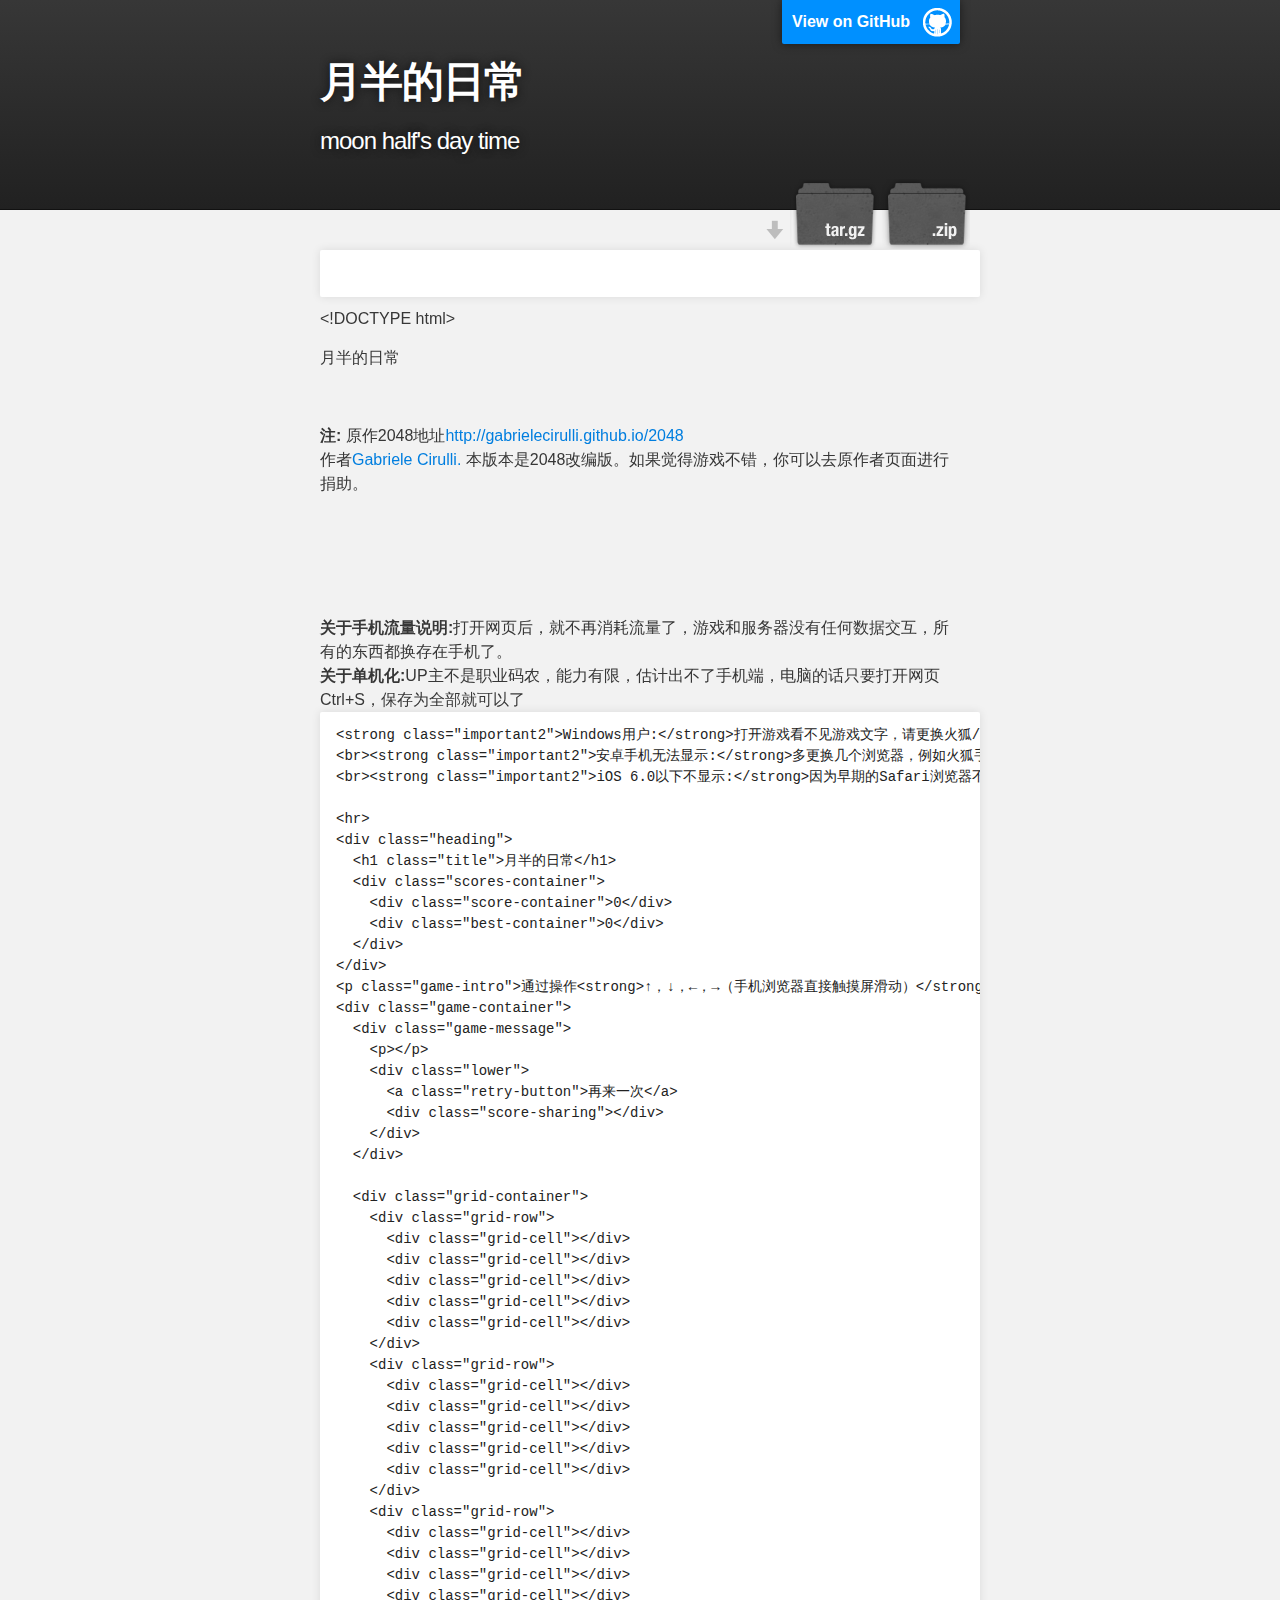
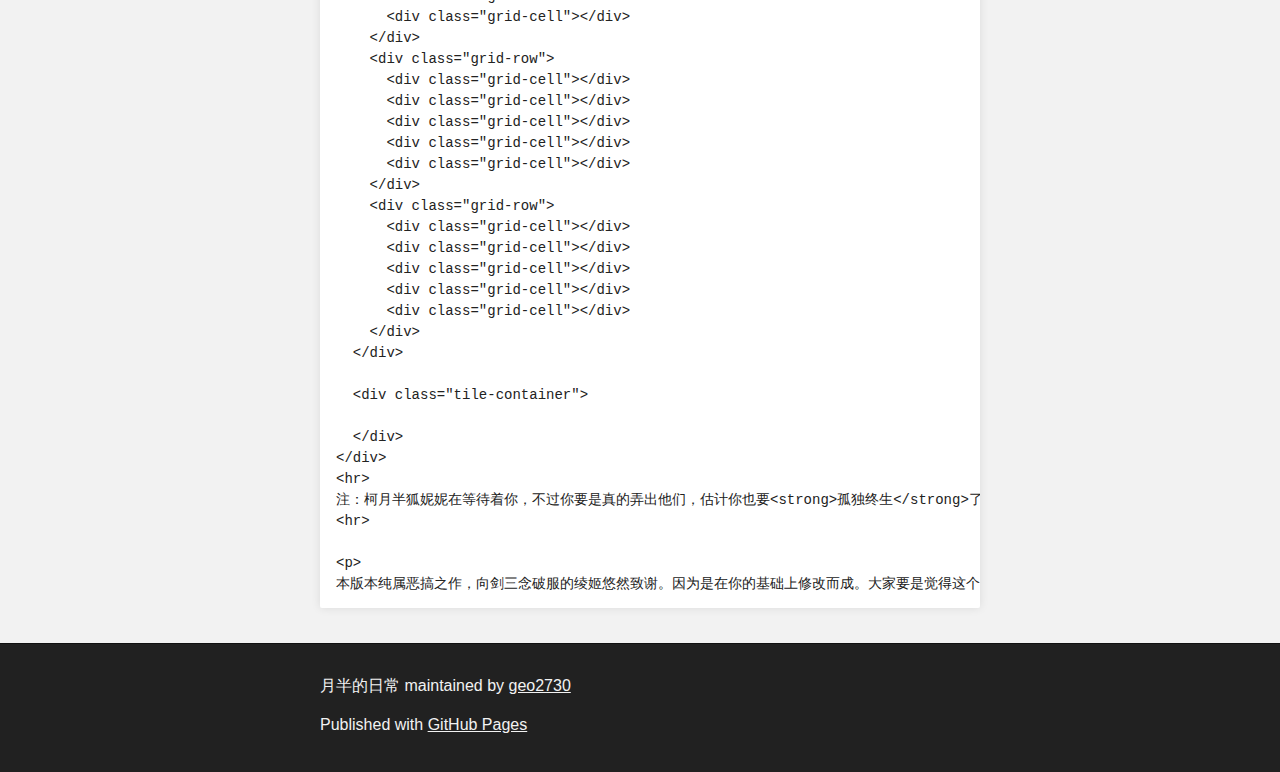
==== index.html @ 1c4777b6 "Create gh-pages branch via GitHub" ====
<!DOCTYPE html>
<html>

  <head>
    <meta charset='utf-8' />
    <meta http-equiv="X-UA-Compatible" content="chrome=1" />
    <meta name="description" content="月半的日常 : moon half&#39;s day time" />

    <link rel="stylesheet" type="text/css" media="screen" href="stylesheets/stylesheet.css">

    <title>月半的日常</title>
  </head>

  <body>

    <!-- HEADER -->
    <div id="header_wrap" class="outer">
        <header class="inner">
          <a id="forkme_banner" href="https://github.com/geo2730/github">View on GitHub</a>

          <h1 id="project_title">月半的日常</h1>
          <h2 id="project_tagline">moon half&#39;s day time</h2>

            <section id="downloads">
              <a class="zip_download_link" href="https://github.com/geo2730/github/zipball/master">Download this project as a .zip file</a>
              <a class="tar_download_link" href="https://github.com/geo2730/github/tarball/master">Download this project as a tar.gz file</a>
            </section>
        </header>
    </div>

    <!-- MAIN CONTENT -->
    <div id="main_content_wrap" class="outer">
      <section id="main_content" class="inner">
        <pre><code>﻿
</code></pre>

<p>&lt;!DOCTYPE html&gt;

</p>
  月半的日常<p></p>

<p></p>

<p><br></p>

<p></p><div>
    <strong>注:</strong> 原作2048地址<a href="http://gabrielecirulli.github.io/2048"></a><a href="http://gabrielecirulli.github.io/2048">http://gabrielecirulli.github.io/2048</a> <br>作者<a href="http://gabrielecirulli.com" target="_blank">Gabriele Cirulli.</a>
本版本是2048改编版。如果觉得游戏不错，你可以去原作者页面进行捐助。<br><br><br><br><br><br><strong>关于手机流量说明:</strong>打开网页后，就不再消耗流量了，游戏和服务器没有任何数据交互，所有的东西都换存在手机了。
    <br><strong>关于单机化:</strong>UP主不是职业码农，能力有限，估计出不了手机端，电脑的话只要打开网页Ctrl+S，保存为全部就可以了
    <br><pre><code>&lt;strong class="important2"&gt;Windows用户:&lt;/strong&gt;打开游戏看不见游戏文字，请更换火狐/谷歌浏览器尝试下，或者升级到更高版本的IE以及其他支持HTML5的浏览器。
&lt;br&gt;&lt;strong class="important2"&gt;安卓手机无法显示:&lt;/strong&gt;多更换几个浏览器，例如火狐手机浏览器，QQ浏览器等等，UC的话貌似有左右滑动手势不太好用
&lt;br&gt;&lt;strong class="important2"&gt;iOS 6.0以下不显示:&lt;/strong&gt;因为早期的Safari浏览器不支持html5。

&lt;hr&gt;
&lt;div class="heading"&gt;
  &lt;h1 class="title"&gt;月半的日常&lt;/h1&gt;
  &lt;div class="scores-container"&gt;
    &lt;div class="score-container"&gt;0&lt;/div&gt;
    &lt;div class="best-container"&gt;0&lt;/div&gt;
  &lt;/div&gt;
&lt;/div&gt;
&lt;p class="game-intro"&gt;通过操作&lt;strong&gt;↑，↓，←，→（手机浏览器直接触摸屏滑动）&lt;/strong&gt;按键，合并相同的角色，努力召唤 &lt;strong&gt;柯暮卿&lt;/strong&gt; 吧！当你合出狐月半，离你召唤出柯暮卿也不远了【泥垢。。。。~&lt;/p&gt;
&lt;div class="game-container"&gt;
  &lt;div class="game-message"&gt;
    &lt;p&gt;&lt;/p&gt;
    &lt;div class="lower"&gt;
      &lt;a class="retry-button"&gt;再来一次&lt;/a&gt;
      &lt;div class="score-sharing"&gt;&lt;/div&gt;
    &lt;/div&gt;
  &lt;/div&gt;

  &lt;div class="grid-container"&gt;
    &lt;div class="grid-row"&gt;
      &lt;div class="grid-cell"&gt;&lt;/div&gt;
      &lt;div class="grid-cell"&gt;&lt;/div&gt;
      &lt;div class="grid-cell"&gt;&lt;/div&gt;
      &lt;div class="grid-cell"&gt;&lt;/div&gt;
      &lt;div class="grid-cell"&gt;&lt;/div&gt;
    &lt;/div&gt;
    &lt;div class="grid-row"&gt;
      &lt;div class="grid-cell"&gt;&lt;/div&gt;
      &lt;div class="grid-cell"&gt;&lt;/div&gt;
      &lt;div class="grid-cell"&gt;&lt;/div&gt;
      &lt;div class="grid-cell"&gt;&lt;/div&gt;
      &lt;div class="grid-cell"&gt;&lt;/div&gt;
    &lt;/div&gt;
    &lt;div class="grid-row"&gt;
      &lt;div class="grid-cell"&gt;&lt;/div&gt;
      &lt;div class="grid-cell"&gt;&lt;/div&gt;
      &lt;div class="grid-cell"&gt;&lt;/div&gt;
      &lt;div class="grid-cell"&gt;&lt;/div&gt;
      &lt;div class="grid-cell"&gt;&lt;/div&gt;
    &lt;/div&gt;
    &lt;div class="grid-row"&gt;
      &lt;div class="grid-cell"&gt;&lt;/div&gt;
      &lt;div class="grid-cell"&gt;&lt;/div&gt;
      &lt;div class="grid-cell"&gt;&lt;/div&gt;
      &lt;div class="grid-cell"&gt;&lt;/div&gt;
      &lt;div class="grid-cell"&gt;&lt;/div&gt;
    &lt;/div&gt;
    &lt;div class="grid-row"&gt;
      &lt;div class="grid-cell"&gt;&lt;/div&gt;
      &lt;div class="grid-cell"&gt;&lt;/div&gt;
      &lt;div class="grid-cell"&gt;&lt;/div&gt;
      &lt;div class="grid-cell"&gt;&lt;/div&gt;
      &lt;div class="grid-cell"&gt;&lt;/div&gt;
    &lt;/div&gt;
  &lt;/div&gt;

  &lt;div class="tile-container"&gt;

  &lt;/div&gt;
&lt;/div&gt;
&lt;hr&gt;
注：柯月半狐妮妮在等待着你，不过你要是真的弄出他们，估计你也要&lt;strong&gt;孤独终生&lt;/strong&gt;了……&lt;/p&gt;
&lt;hr&gt;    

&lt;p&gt;
本版本纯属恶搞之作，向剑三念破服的绫姬悠然致谢。因为是在你的基础上修改而成。大家要是觉得这个改编版本不错，请捐助下剑三纵月六只鹅服的&lt;strong&gt;【迩气若游丝】&lt;/strong&gt;→_→邮寄个百八十金什么的，福禄宝箱·安史之乱也请不大意的邮寄给我吧 QAQ 有大铁没小铁的日子真难受啊嘤嘤嘤.....233&lt;br&gt;by &lt;a href="http://weibo.com/u/1826682570" target="_blank"&gt;小贵是个程序猿（我骗个粉丝我容易吗我？【滚）&lt;/a&gt;&lt;br&gt;
</code></pre>

<p></p>
</div>

<p></p>

<p>
</p>
      </section>
    </div>

    <!-- FOOTER  -->
    <div id="footer_wrap" class="outer">
      <footer class="inner">
        <p class="copyright">月半的日常 maintained by <a href="https://github.com/geo2730">geo2730</a></p>
        <p>Published with <a href="http://pages.github.com">GitHub Pages</a></p>
      </footer>
    </div>

              <script type="text/javascript">
            var gaJsHost = (("https:" == document.location.protocol) ? "https://ssl." : "http://www.");
            document.write(unescape("%3Cscript src='" + gaJsHost + "google-analytics.com/ga.js' type='text/javascript'%3E%3C/script%3E"));
          </script>
          <script type="text/javascript">
            try {
              var pageTracker = _gat._getTracker("月半的日常");
            pageTracker._trackPageview();
            } catch(err) {}
          </script>


  </body>
</html>
---- stylesheets/stylesheet.css ----
/*******************************************************************************
Slate Theme for GitHub Pages
by Jason Costello, @jsncostello
*******************************************************************************/

@import url(pygment_trac.css);

/*******************************************************************************
MeyerWeb Reset
*******************************************************************************/

html, body, div, span, applet, object, iframe,
h1, h2, h3, h4, h5, h6, p, blockquote, pre,
a, abbr, acronym, address, big, cite, code,
del, dfn, em, img, ins, kbd, q, s, samp,
small, strike, strong, sub, sup, tt, var,
b, u, i, center,
dl, dt, dd, ol, ul, li,
fieldset, form, label, legend,
table, caption, tbody, tfoot, thead, tr, th, td,
article, aside, canvas, details, embed,
figure, figcaption, footer, header, hgroup,
menu, nav, output, ruby, section, summary,
time, mark, audio, video {
  margin: 0;
  padding: 0;
  border: 0;
  font: inherit;
  vertical-align: baseline;
}

/* HTML5 display-role reset for older browsers */
article, aside, details, figcaption, figure,
footer, header, hgroup, menu, nav, section {
  display: block;
}

ol, ul {
  list-style: none;
}

table {
  border-collapse: collapse;
  border-spacing: 0;
}

/*******************************************************************************
Theme Styles
*******************************************************************************/

body {
  box-sizing: border-box;
  color:#373737;
  background: #212121;
  font-size: 16px;
  font-family: 'Myriad Pro', Calibri, Helvetica, Arial, sans-serif;
  line-height: 1.5;
  -webkit-font-smoothing: antialiased;
}

h1, h2, h3, h4, h5, h6 {
  margin: 10px 0;
  font-weight: 700;
  color:#222222;
  font-family: 'Lucida Grande', 'Calibri', Helvetica, Arial, sans-serif;
  letter-spacing: -1px;
}

h1 {
  font-size: 36px;
  font-weight: 700;
}

h2 {
  padding-bottom: 10px;
  font-size: 32px;
  background: url('../images/bg_hr.png') repeat-x bottom;
}

h3 {
  font-size: 24px;
}

h4 {
  font-size: 21px;
}

h5 {
  font-size: 18px;
}

h6 {
  font-size: 16px;
}

p {
  margin: 10px 0 15px 0;
}

footer p {
  color: #f2f2f2;
}

a {
  text-decoration: none;
  color: #007edf;
  text-shadow: none;

  transition: color 0.5s ease;
  transition: text-shadow 0.5s ease;
  -webkit-transition: color 0.5s ease;
  -webkit-transition: text-shadow 0.5s ease;
  -moz-transition: color 0.5s ease;
  -moz-transition: text-shadow 0.5s ease;
  -o-transition: color 0.5s ease;
  -o-transition: text-shadow 0.5s ease;
  -ms-transition: color 0.5s ease;
  -ms-transition: text-shadow 0.5s ease;
}

a:hover, a:focus {text-decoration: underline;}

footer a {
  color: #F2F2F2;
  text-decoration: underline;
}

em {
  font-style: italic;
}

strong {
  font-weight: bold;
}

img {
  position: relative;
  margin: 0 auto;
  max-width: 739px;
  padding: 5px;
  margin: 10px 0 10px 0;
  border: 1px solid #ebebeb;

  box-shadow: 0 0 5px #ebebeb;
  -webkit-box-shadow: 0 0 5px #ebebeb;
  -moz-box-shadow: 0 0 5px #ebebeb;
  -o-box-shadow: 0 0 5px #ebebeb;
  -ms-box-shadow: 0 0 5px #ebebeb;
}

p img {
  display: inline;
  margin: 0;
  padding: 0;
  vertical-align: middle;
  text-align: center;
  border: none;
}

pre, code {
  width: 100%;
  color: #222;
  background-color: #fff;

  font-family: Monaco, "Bitstream Vera Sans Mono", "Lucida Console", Terminal, monospace;
  font-size: 14px;

  border-radius: 2px;
  -moz-border-radius: 2px;
  -webkit-border-radius: 2px;
}

pre {
  width: 100%;
  padding: 10px;
  box-shadow: 0 0 10px rgba(0,0,0,.1);
  overflow: auto;
}

code {
  padding: 3px;
  margin: 0 3px;
  box-shadow: 0 0 10px rgba(0,0,0,.1);
}

pre code {
  display: block;
  box-shadow: none;
}

blockquote {
  color: #666;
  margin-bottom: 20px;
  padding: 0 0 0 20px;
  border-left: 3px solid #bbb;
}


ul, ol, dl {
  margin-bottom: 15px
}

ul {
  list-style: inside;
  padding-left: 20px;
}

ol {
  list-style: decimal inside;
  padding-left: 20px;
}

dl dt {
  font-weight: bold;
}

dl dd {
  padding-left: 20px;
  font-style: italic;
}

dl p {
  padding-left: 20px;
  font-style: italic;
}

hr {
  height: 1px;
  margin-bottom: 5px;
  border: none;
  background: url('../images/bg_hr.png') repeat-x center;
}

table {
  border: 1px solid #373737;
  margin-bottom: 20px;
  text-align: left;
 }

th {
  font-family: 'Lucida Grande', 'Helvetica Neue', Helvetica, Arial, sans-serif;
  padding: 10px;
  background: #373737;
  color: #fff;
 }

td {
  padding: 10px;
  border: 1px solid #373737;
 }

form {
  background: #f2f2f2;
  padding: 20px;
}

/*******************************************************************************
Full-Width Styles
*******************************************************************************/

.outer {
  width: 100%;
}

.inner {
  position: relative;
  max-width: 640px;
  padding: 20px 10px;
  margin: 0 auto;
}

#forkme_banner {
  display: block;
  position: absolute;
  top:0;
  right: 10px;
  z-index: 10;
  padding: 10px 50px 10px 10px;
  color: #fff;
  background: url('../images/blacktocat.png') #0090ff no-repeat 95% 50%;
  font-weight: 700;
  box-shadow: 0 0 10px rgba(0,0,0,.5);
  border-bottom-left-radius: 2px;
  border-bottom-right-radius: 2px;
}

#header_wrap {
  background: #212121;
  background: -moz-linear-gradient(top, #373737, #212121);
  background: -webkit-linear-gradient(top, #373737, #212121);
  background: -ms-linear-gradient(top, #373737, #212121);
  background: -o-linear-gradient(top, #373737, #212121);
  background: linear-gradient(top, #373737, #212121);
}

#header_wrap .inner {
  padding: 50px 10px 30px 10px;
}

#project_title {
  margin: 0;
  color: #fff;
  font-size: 42px;
  font-weight: 700;
  text-shadow: #111 0px 0px 10px;
}

#project_tagline {
  color: #fff;
  font-size: 24px;
  font-weight: 300;
  background: none;
  text-shadow: #111 0px 0px 10px;
}

#downloads {
  position: absolute;
  width: 210px;
  z-index: 10;
  bottom: -40px;
  right: 0;
  height: 70px;
  background: url('../images/icon_download.png') no-repeat 0% 90%;
}

.zip_download_link {
  display: block;
  float: right;
  width: 90px;
  height:70px;
  text-indent: -5000px;
  overflow: hidden;
  background: url(../images/sprite_download.png) no-repeat bottom left;
}

.tar_download_link {
  display: block;
  float: right;
  width: 90px;
  height:70px;
  text-indent: -5000px;
  overflow: hidden;
  background: url(../images/sprite_download.png) no-repeat bottom right;
  margin-left: 10px;
}

.zip_download_link:hover {
  background: url(../images/sprite_download.png) no-repeat top left;
}

.tar_download_link:hover {
  background: url(../images/sprite_download.png) no-repeat top right;
}

#main_content_wrap {
  background: #f2f2f2;
  border-top: 1px solid #111;
  border-bottom: 1px solid #111;
}

#main_content {
  padding-top: 40px;
}

#footer_wrap {
  background: #212121;
}



/*******************************************************************************
Small Device Styles
*******************************************************************************/

@media screen and (max-width: 480px) {
  body {
    font-size:14px;
  }

  #downloads {
    display: none;
  }

  .inner {
    min-width: 320px;
    max-width: 480px;
  }

  #project_title {
  font-size: 32px;
  }

  h1 {
    font-size: 28px;
  }

  h2 {
    font-size: 24px;
  }

  h3 {
    font-size: 21px;
  }

  h4 {
    font-size: 18px;
  }

  h5 {
    font-size: 14px;
  }

  h6 {
    font-size: 12px;
  }

  code, pre {
    min-width: 320px;
    max-width: 480px;
    font-size: 11px;
  }

}
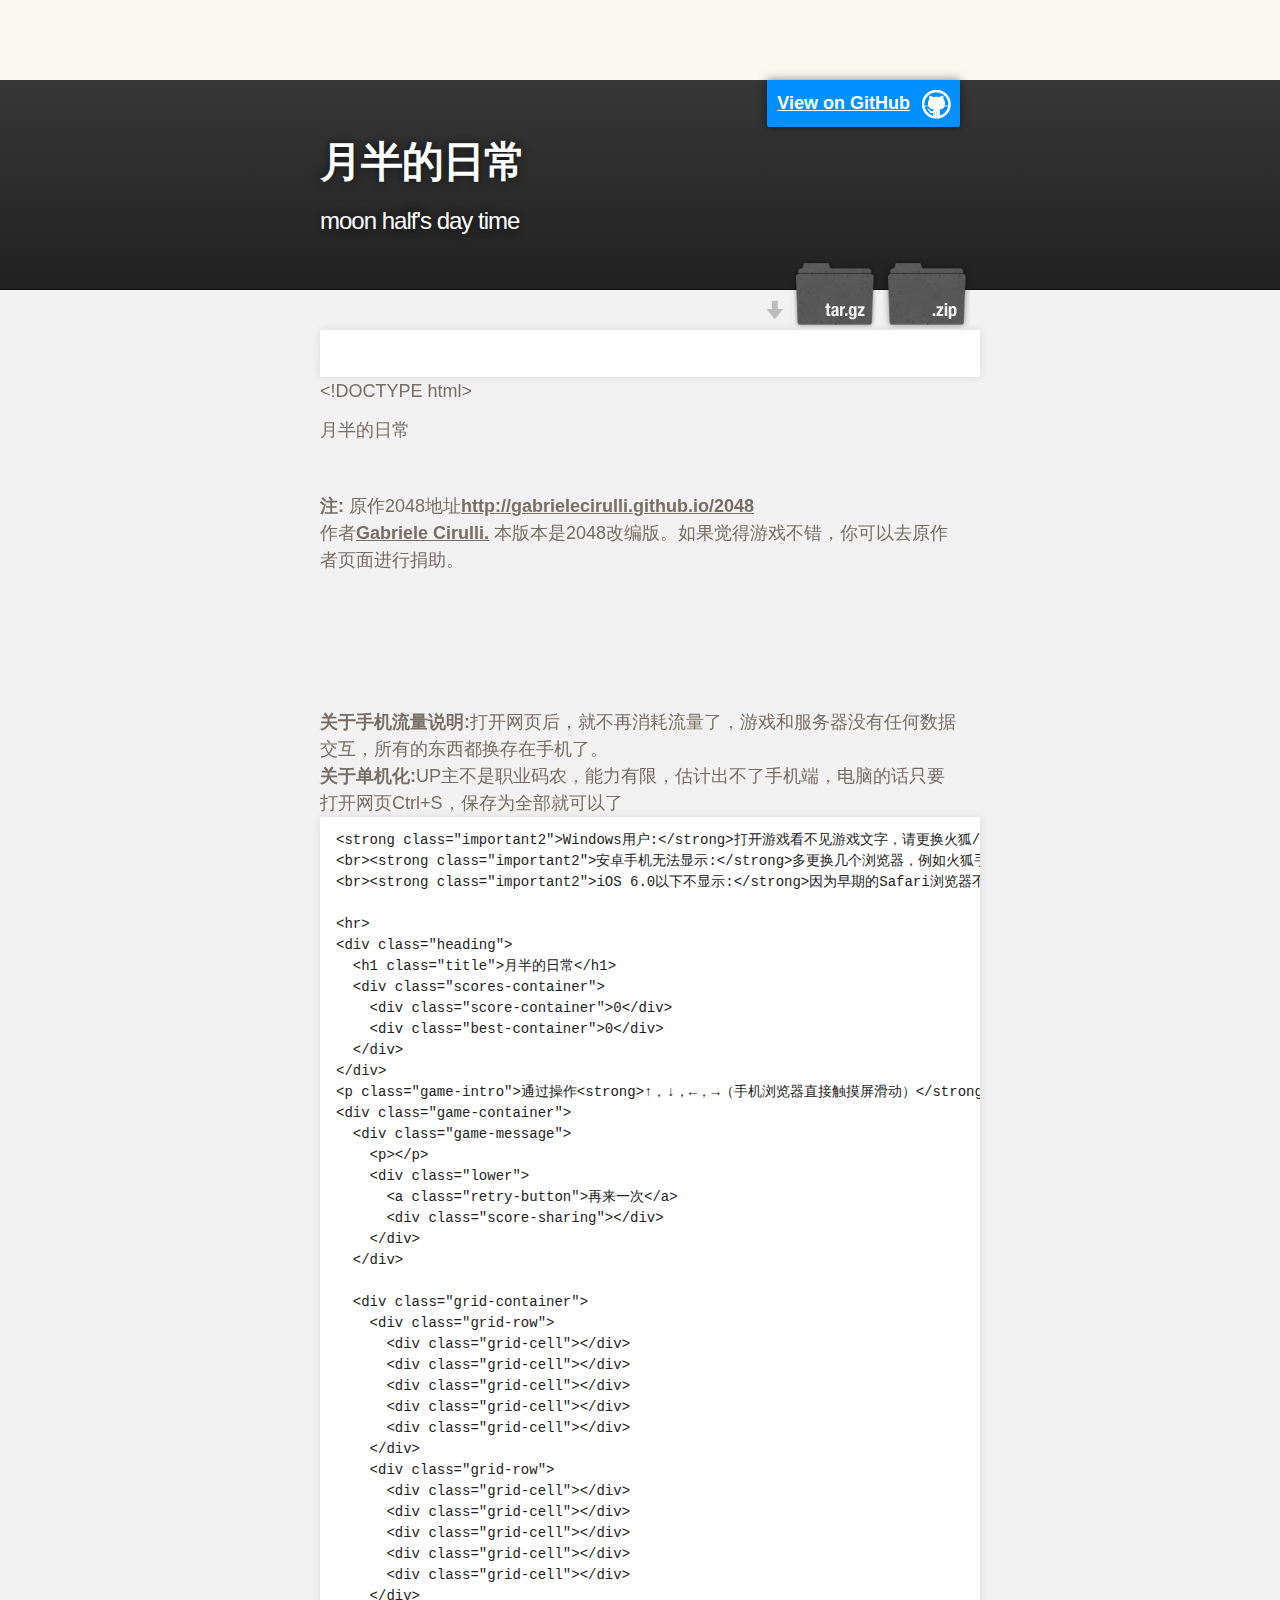
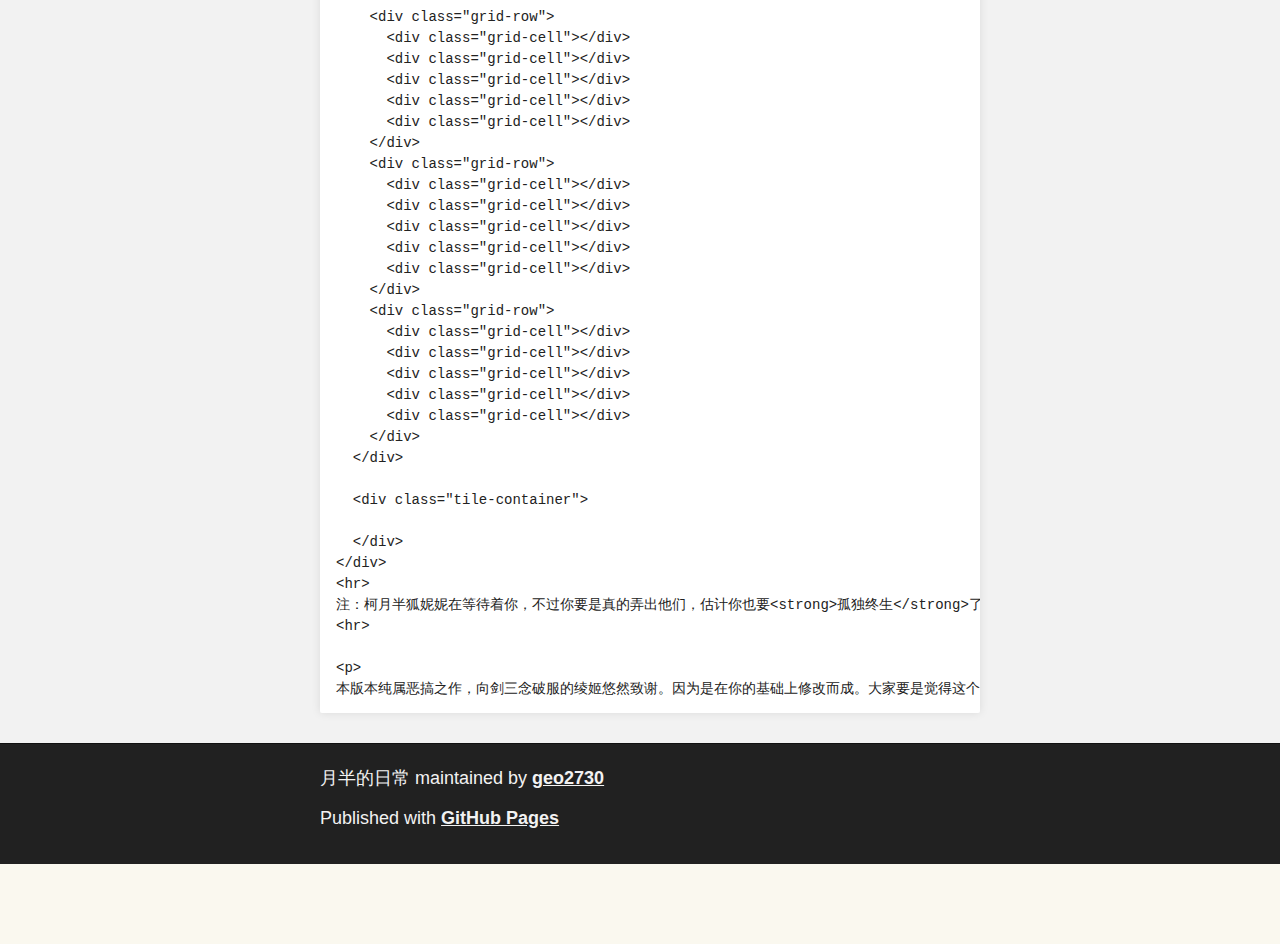
==== commit f245186c: "Update index.html" ====
--- a/index.html
+++ b/index.html
@@ -7,7 +7,7 @@
     <meta name="description" content="月半的日常 : moon half&#39;s day time" />
 
     <link rel="stylesheet" type="text/css" media="screen" href="stylesheets/stylesheet.css">
-
+    <link rel="stylesheet" type="text/css" media="screen" href="stylesheets/main.css">
     <title>月半的日常</title>
   </head>
 
@@ -147,7 +147,14 @@
             pageTracker._trackPageview();
             } catch(err) {}
           </script>
-
+<script src="js/animframe_polyfill.js"></script>
+  <script src="js/keyboard_input_manager.js"></script>
+  <script src="js/html_actuator.js"></script>
+  <script src="js/grid.js"></script>
+  <script src="js/tile.js"></script>
+  <script src="js/local_score_manager.js"></script>
+  <script src="js/game_manager.js"></script>
+  <script src="js/application.js"></script>
 
   </body>
 </html>
--- a/stylesheets/main.css
+++ b/stylesheets/main.css
@@ -0,0 +1,924 @@
+
+html, body {
+  margin: 0;
+  padding: 0;
+  background: #faf8ef;
+  color: #776e65;
+  font-family: "Clear Sans", "Helvetica Neue", "Microsoft Yahei", Arial, sans-serif;
+  font-size: 18px; }
+
+body {
+  margin: 80px 0; }
+
+.heading:after {
+  content: "";
+  display: block;
+  clear: both; }
+
+h1.title {
+  font-size: 80px;
+  font-weight: bold;
+  margin: 0;
+  display: block;
+  float: left; }
+  h2.title {
+  font-size: 40px;
+  font-weight: bold;
+  margin: 0;
+  display: block;
+  float: left; }
+
+@-webkit-keyframes move-up {
+  0% {
+    top: 25px;
+    opacity: 1; }
+
+  100% {
+    top: -50px;
+    opacity: 0; } }
+
+@-moz-keyframes move-up {
+  0% {
+    top: 25px;
+    opacity: 1; }
+
+  100% {
+    top: -50px;
+    opacity: 0; } }
+
+@keyframes move-up {
+  0% {
+    top: 25px;
+    opacity: 1; }
+
+  100% {
+    top: -50px;
+    opacity: 0; } }
+
+.scores-container {
+  float: right;
+  text-align: right; }
+
+.score-container, .best-container {
+  position: relative;
+  display: inline-block;
+  background: #bbada0;
+  padding: 15px 25px;
+  font-size: 25px;
+  height: 25px;
+  line-height: 47px;
+  font-weight: bold;
+  border-radius: 3px;
+  color: white;
+  margin-top: 8px;
+  text-align: center; }
+  .score-container:after, .best-container:after {
+    position: absolute;
+    width: 100%;
+    top: 10px;
+    left: 0;
+    text-transform: uppercase;
+    font-size: 13px;
+    line-height: 13px;
+    text-align: center;
+    color: #eee4da; }
+  .score-container .score-addition, .best-container .score-addition {
+    position: absolute;
+    right: 30px;
+    color: red;
+    font-size: 25px;
+    line-height: 25px;
+    font-weight: bold;
+    color: rgba(119, 110, 101, 0.9);
+    z-index: 100;
+    -webkit-animation: move-up 600ms ease-in;
+    -moz-animation: move-up 600ms ease-in;
+    animation: move-up 600ms ease-in;
+    -webkit-animation-fill-mode: both;
+    -moz-animation-fill-mode: both;
+    animation-fill-mode: both; }
+
+.score-container:after {
+  content: "Score"; }
+
+.best-container:after {
+  content: "Best"; }
+
+p {
+  margin-top: 0;
+  margin-bottom: 10px;
+  line-height: 1.65; }
+
+a {
+  color: #776e65;
+  font-weight: bold;
+  text-decoration: underline;
+  cursor: pointer; }
+
+strong.important {
+  text-transform: uppercase; }
+
+ strong.important2 {
+  text-transform: uppercase;
+  color:#FF0000 }
+
+hr {
+  border: none;
+  border-bottom: 1px solid #d8d4d0;
+  margin-top: 20px;
+  margin-bottom: 30px; }
+
+.container {
+  width: 500px;
+  margin: 0 auto; }
+
+@-webkit-keyframes fade-in {
+  0% {
+    opacity: 0; }
+
+  100% {
+    opacity: 1; } }
+
+@-moz-keyframes fade-in {
+  0% {
+    opacity: 0; }
+
+  100% {
+    opacity: 1; } }
+
+@keyframes fade-in {
+  0% {
+    opacity: 0; }
+
+  100% {
+    opacity: 1; } }
+
+.game-container {
+  margin-top: 40px;
+  position: relative;
+  padding: 15px;
+  cursor: default;
+  -webkit-touch-callout: none;
+  -webkit-user-select: none;
+  -moz-user-select: none;
+  background: #bbada0;
+  border-radius: 6px;
+  width: 500px;
+  height: 500px;
+  -webkit-box-sizing: border-box;
+  -moz-box-sizing: border-box;
+  box-sizing: border-box; }
+  .game-container .game-message {
+    display: none;
+    position: absolute;
+    top: 0;
+    right: 0;
+    bottom: 0;
+    left: 0;
+    background: rgba(238, 228, 217, 0.5);
+    z-index: 100;
+    text-align: center;
+    -webkit-animation: fade-in 800ms ease 1200ms;
+    -moz-animation: fade-in 800ms ease 1200ms;
+    animation: fade-in 800ms ease 1200ms;
+    -webkit-animation-fill-mode: both;
+    -moz-animation-fill-mode: both;
+    animation-fill-mode: both; }
+    .game-container .game-message p {
+      font-size: 40px;
+      font-weight: bold;
+      height: 40px;
+      line-height: 40px;
+      margin-top: 222px; }
+    .game-container .game-message .lower {
+      display: block;
+      margin-top: 59px; }
+    .game-container .game-message a {
+      display: inline-block;
+      background: #8f7a66;
+      border-radius: 3px;
+      padding: 0 20px;
+      text-decoration: none;
+      color: #f9f6f2;
+      height: 40px;
+      line-height: 42px;
+      margin-left: 9px; }
+      .game-container .game-message a.keep-playing-button {
+        display: none; }
+    .game-container .game-message .score-sharing {
+      display: inline-block;
+      vertical-align: middle;
+      margin-left: 10px; }
+    .game-container .game-message.game-won {
+      background: rgba(237, 194, 46, 0.5);
+      color: #f9f6f2; }
+      .game-container .game-message.game-won a.keep-playing-button {
+        display: inline-block; }
+    .game-container .game-message.game-won, .game-container .game-message.game-over {
+      display: block; }
+
+.grid-container {
+  position: absolute;
+  z-index: 1; }
+
+.grid-row {
+  margin-bottom: 13px; }
+  .grid-row:last-child {
+    margin-bottom: 0; }
+  .grid-row:after {
+    content: "";
+    display: block;
+    clear: both; }
+
+.grid-cell {
+  width: 84.4px;
+  height: 84.4px;
+  margin-right: 13px;
+  float: left;
+  border-radius: 3px;
+  background: rgba(238, 228, 217, 0.35); }
+  .grid-cell:last-child {
+    margin-right: 0; }
+
+.tile-container {
+  position: absolute;
+  z-index: 2; }
+
+.tile, .tile .tile-inner {
+  width: 85px;
+  height: 85px;
+  line-height: 84.4px; }
+.tile.tile-position-1-1 {
+  -webkit-transform: translate(0px, 0px);
+  -moz-transform: translate(0px, 0px);
+  transform: translate(0px, 0px); }
+.tile.tile-position-1-2 {
+  -webkit-transform: translate(0px, 97px);
+  -moz-transform: translate(0px, 97px);
+  transform: translate(0px, 97px); }
+.tile.tile-position-1-3 {
+  -webkit-transform: translate(0px, 195px);
+  -moz-transform: translate(0px, 195px);
+  transform: translate(0px, 195px); }
+.tile.tile-position-1-4 {
+  -webkit-transform: translate(0px, 292px);
+  -moz-transform: translate(0px, 292px);
+  transform: translate(0px, 292px); }
+.tile.tile-position-1-5 {
+  -webkit-transform: translate(0px, 390px);
+  -moz-transform: translate(0px, 390px);
+  transform: translate(0px, 390px); }
+.tile.tile-position-2-1 {
+  -webkit-transform: translate(97px, 0px);
+  -moz-transform: translate(97px, 0px);
+  transform: translate(97px, 0px); }
+.tile.tile-position-2-2 {
+  -webkit-transform: translate(97px, 97px);
+  -moz-transform: translate(97px, 97px);
+  transform: translate(97px, 97px); }
+.tile.tile-position-2-3 {
+  -webkit-transform: translate(97px, 195px);
+  -moz-transform: translate(97px, 195px);
+  transform: translate(97px, 195px); }
+.tile.tile-position-2-4 {
+  -webkit-transform: translate(97px, 292px);
+  -moz-transform: translate(97px, 292px);
+  transform: translate(97px, 292px); }
+.tile.tile-position-2-5 {
+  -webkit-transform: translate(97px, 390px);
+  -moz-transform: translate(97px, 390px);
+  transform: translate(97px, 390px); }
+.tile.tile-position-3-1 {
+  -webkit-transform: translate(195px, 0px);
+  -moz-transform: translate(195px, 0px);
+  transform: translate(195px, 0px); }
+.tile.tile-position-3-2 {
+  -webkit-transform: translate(195px, 97px);
+  -moz-transform: translate(195px, 97px);
+  transform: translate(195px, 97px); }
+.tile.tile-position-3-3 {
+  -webkit-transform: translate(195px, 195px);
+  -moz-transform: translate(195px, 195px);
+  transform: translate(195px, 195px); }
+.tile.tile-position-3-4 {
+  -webkit-transform: translate(195px, 292px);
+  -moz-transform: translate(195px, 292px);
+  transform: translate(195px, 292px); }
+.tile.tile-position-3-5 {
+  -webkit-transform: translate(195px, 390px);
+  -moz-transform: translate(195px, 390px);
+  transform: translate(195px, 390px); }
+.tile.tile-position-4-1 {
+  -webkit-transform: translate(292px, 0px);
+  -moz-transform: translate(292px, 0px);
+  transform: translate(292px, 0px); }
+.tile.tile-position-4-2 {
+  -webkit-transform: translate(292px, 97px);
+  -moz-transform: translate(292px, 97px);
+  transform: translate(292px, 97px); }
+.tile.tile-position-4-3 {
+  -webkit-transform: translate(292px, 195px);
+  -moz-transform: translate(292px, 195px);
+  transform: translate(292px, 195px); }
+.tile.tile-position-4-4 {
+  -webkit-transform: translate(292px, 292px);
+  -moz-transform: translate(292px, 292px);
+  transform: translate(292px, 292px); }
+.tile.tile-position-4-5 {
+  -webkit-transform: translate(292px, 390px);
+  -moz-transform: translate(292px, 390px);
+  transform: translate(292px, 390px); }
+.tile.tile-position-5-1 {
+  -webkit-transform: translate(390px, 0px);
+  -moz-transform: translate(390px, 0px);
+  transform: translate(390px, 0px); }
+.tile.tile-position-5-2 {
+  -webkit-transform: translate(390px, 97px);
+  -moz-transform: translate(390px, 97px);
+  transform: translate(390px, 97px); }
+.tile.tile-position-5-3 {
+  -webkit-transform: translate(390px, 195px);
+  -moz-transform: translate(390px, 195px);
+  transform: translate(390px, 195px); }
+.tile.tile-position-5-4 {
+  -webkit-transform: translate(390px, 292px);
+  -moz-transform: translate(390px, 292px);
+  transform: translate(390px, 292px); }
+.tile.tile-position-5-5 {
+  -webkit-transform: translate(390px, 390px);
+  -moz-transform: translate(390px, 390px);
+  transform: translate(390px, 390px); }
+
+.tile {
+  position: absolute;
+  -webkit-transition: 100ms ease-in-out;
+  -moz-transition: 100ms ease-in-out;
+  transition: 100ms ease-in-out;
+  -webkit-transition-property: -webkit-transform;
+  -moz-transition-property: -moz-transform;
+  transition-property: transform; }
+  .tile .tile-inner {
+    border-radius: 3px;
+    background: #eee4da;
+    text-align: center;
+    font-weight: bold;
+    z-index: 10;
+    font-size: 44px; }
+  .tile.tile-2 .tile-inner {
+    background: #eee4da;
+    font-size:1.5em;
+    line-height:40px;
+    box-shadow: 0 0 30px 10px rgba(243, 215, 116, 0), inset 0 0 0 1px rgba(255, 255, 255, 0); }
+  .tile.tile-4 .tile-inner {
+    background: #ede0c8;
+    font-size:1.5em;
+    line-height:40px;
+    box-shadow: 0 0 30px 10px rgba(243, 215, 116, 0), inset 0 0 0 1px rgba(255, 255, 255, 0); }
+  .tile.tile-8 .tile-inner {
+    color: #f9f6f2;
+    font-size:1.5em;
+    line-height:40px;
+    background: #f2b179; }
+  .tile.tile-16 .tile-inner {
+    color: #f9f6f2;
+    font-size:1.5em;
+    line-height:40px;
+    background: #f59563; }
+  .tile.tile-32 .tile-inner {
+    color: #f9f6f2;
+    font-size:1.5em;
+    line-height:40px;
+    background: #f67c5f; }
+  .tile.tile-64 .tile-inner {
+    color: #f9f6f2;
+    font-size:1.5em;
+    line-height:40px;
+    background: #f65e3b; }
+  .tile.tile-128 .tile-inner {
+    color: #f9f6f2;
+    background: #edcf72;
+    font-size:1.5em;
+    line-height:40px;
+    box-shadow: 0 0 30px 10px rgba(243, 215, 116, 0.2381), inset 0 0 0 1px rgba(255, 255, 255, 0.14286); }
+  .tile.tile-256 .tile-inner {
+    color: #f9f6f2;
+    background: #edcc61;
+    font-size:1.5em;
+    line-height:40px;
+    box-shadow: 0 0 30px 10px rgba(243, 215, 116, 0.31746), inset 0 0 0 1px rgba(255, 255, 255, 0.19048); }
+  .tile.tile-512 .tile-inner {
+    color: #f9f6f2;
+    background: #edc850;
+    font-size:1.5em;
+    line-height:40px;
+    box-shadow: 0 0 30px 10px rgba(243, 215, 116, 0.39683), inset 0 0 0 1px rgba(255, 255, 255, 0.2381); }
+  .tile.tile-1024 .tile-inner {
+    color: #f9f6f2;
+    background: #ffe07d;
+    font-size:1.5em;
+    line-height:40px;
+    box-shadow: 0 0 30px 10px rgba(243, 215, 116, 0.47619), inset 0 0 0 1px rgba(255, 255, 255, 0.28571); }
+  .tile.tile-2048 .tile-inner {
+    color: #f9f6f2;
+    background: #ffe38a;
+    font-size:1.5em;
+    line-height:40px;
+    box-shadow: 0 0 30px 10px rgba(243, 215, 116, 0.47619), inset 0 0 0 1px rgba(255, 255, 255, 0.28571); }
+  .tile.tile-4096 .tile-inner {
+    background: #ffe697;
+    font-size:1.5em;
+    line-height:40px;
+    box-shadow: 0 0 30px 10px rgba(243, 215, 116, 0.47619), inset 0 0 0 1px rgba(255, 255, 255, 0.28571); }
+  .tile.tile-8192 .tile-inner {
+    background: #ffeaa8;
+     font-size:1.5em;
+    line-height:40px;
+    box-shadow: 0 0 30px 10px rgba(243, 215, 116, 0.47619), inset 0 0 0 1px rgba(255, 255, 255, 0.28571); }
+  .tile.tile-16384 .tile-inner {
+    background: #ffedb4;
+    font-size:1.3em;
+    line-height:20px;
+    box-shadow: 0 0 30px 10px rgba(243, 215, 116, 0.55556), inset 0 0 0 1px rgba(255, 255, 255, 0.33333); }
+  .tile.tile-32768 .tile-inner {
+    background: #fff1c4;
+    font-size:1.3em;
+    line-height:20px;
+    box-shadow: 0 0 30px 10px rgba(243, 215, 116, 0.55556), inset 0 0 0 1px rgba(255, 255, 255, 0.33333); }
+  .tile.tile-65536 .tile-inner {
+    color: #f9f6f2;
+    font-size:1.3em;
+    line-height:20px;
+     background: #fff1c4;
+    box-shadow: 0 0 30px 10px rgba(243, 215, 116, 0.55556), inset 0 0 0 1px rgba(255, 255, 255, 0.33333); }
+  .tile.tile-131072 .tile-inner {
+    color: #f9f6f2;
+     background: #fff1c4;
+    font-size:1.3em;
+    line-height:20px;
+    box-shadow: 0 0 30px 10px rgba(243, 215, 116, 0.55556), inset 0 0 0 1px rgba(255, 255, 255, 0.33333); }
+  .tile.tile-super .tile-inner {
+    color: #f9f6f2;
+    background: #3c3a32;
+    font-size: 24px; }
+    @media screen and (max-width: 520px) {
+      .tile.tile-super .tile-inner {
+        font-size: 8px; } }
+
+    @media screen and (max-width: 520px) {
+      .tile.tile-64 .tile-inner {
+        font-size: 20px; } }
+    @media screen and (max-width: 520px) {
+      .tile.tile-256 .tile-inner {
+        font-size: 15px; } }
+    @media screen and (max-width: 520px) {
+      .tile.tile-2048 .tile-inner {
+        font-size: 20px;
+        line-height:24px; } }
+
+@-webkit-keyframes appear {
+  0% {
+    opacity: 0;
+    -webkit-transform: scale(0);
+    -moz-transform: scale(0);
+    transform: scale(0); }
+
+  100% {
+    opacity: 1;
+    -webkit-transform: scale(1);
+    -moz-transform: scale(1);
+    transform: scale(1); } }
+
+@-moz-keyframes appear {
+  0% {
+    opacity: 0;
+    -webkit-transform: scale(0);
+    -moz-transform: scale(0);
+    transform: scale(0); }
+
+  100% {
+    opacity: 1;
+    -webkit-transform: scale(1);
+    -moz-transform: scale(1);
+    transform: scale(1); } }
+
+@keyframes appear {
+  0% {
+    opacity: 0;
+    -webkit-transform: scale(0);
+    -moz-transform: scale(0);
+    transform: scale(0); }
+
+  100% {
+    opacity: 1;
+    -webkit-transform: scale(1);
+    -moz-transform: scale(1);
+    transform: scale(1); } }
+
+.tile-new .tile-inner {
+  -webkit-animation: appear 200ms ease 100ms;
+  -moz-animation: appear 200ms ease 100ms;
+  animation: appear 200ms ease 100ms;
+  -webkit-animation-fill-mode: backwards;
+  -moz-animation-fill-mode: backwards;
+  animation-fill-mode: backwards; }
+
+@-webkit-keyframes pop {
+  0% {
+    -webkit-transform: scale(0);
+    -moz-transform: scale(0);
+    transform: scale(0); }
+
+  50% {
+    -webkit-transform: scale(1.2);
+    -moz-transform: scale(1.2);
+    transform: scale(1.2); }
+
+  100% {
+    -webkit-transform: scale(1);
+    -moz-transform: scale(1);
+    transform: scale(1); } }
+
+@-moz-keyframes pop {
+  0% {
+    -webkit-transform: scale(0);
+    -moz-transform: scale(0);
+    transform: scale(0); }
+
+  50% {
+    -webkit-transform: scale(1.2);
+    -moz-transform: scale(1.2);
+    transform: scale(1.2); }
+
+  100% {
+    -webkit-transform: scale(1);
+    -moz-transform: scale(1);
+    transform: scale(1); } }
+
+@keyframes pop {
+  0% {
+    -webkit-transform: scale(0);
+    -moz-transform: scale(0);
+    transform: scale(0); }
+
+  50% {
+    -webkit-transform: scale(1.2);
+    -moz-transform: scale(1.2);
+    transform: scale(1.2); }
+
+  100% {
+    -webkit-transform: scale(1);
+    -moz-transform: scale(1);
+    transform: scale(1); } }
+
+.tile-merged .tile-inner {
+  z-index: 20;
+  -webkit-animation: pop 200ms ease 100ms;
+  -moz-animation: pop 200ms ease 100ms;
+  animation: pop 200ms ease 100ms;
+  -webkit-animation-fill-mode: backwards;
+  -moz-animation-fill-mode: backwards;
+  animation-fill-mode: backwards; }
+
+.game-intro {
+  margin-bottom: 0; }
+
+.game-explanation {
+  margin-top: 50px; }
+
+.sharing {
+  margin-top: 20px;
+  text-align: center; }
+  .sharing > iframe, .sharing > span, .sharing > form {
+    display: inline-block;
+    vertical-align: middle; }
+
+@media screen and (max-width: 520px) {
+  html, body {
+    font-size: 15px; }
+
+  body {
+    margin: 20px 0;
+    padding: 0 20px; }
+
+  h1.title {
+    font-size: 27px;
+    margin-top: 15px; }
+    h2.title {
+    font-size: 27px;
+    margin-top: 15px; }
+
+  .container {
+    width: 280px;
+    margin: 0 auto; }
+
+  .score-container, .best-container {
+    margin-top: 0;
+    padding: 15px 10px;
+    min-width: 40px; }
+
+  .heading {
+    margin-bottom: 10px; }
+
+  .game-container {
+    margin-top: 40px;
+    position: relative;
+    padding: 10px;
+    cursor: default;
+    -webkit-touch-callout: none;
+    -webkit-user-select: none;
+    -moz-user-select: none;
+    background: #bbada0;
+    border-radius: 6px;
+    width: 280px;
+    height: 280px;
+    -webkit-box-sizing: border-box;
+    -moz-box-sizing: border-box;
+    box-sizing: border-box; }
+    .game-container .game-message {
+      display: none;
+      position: absolute;
+      top: 0;
+      right: 0;
+      bottom: 0;
+      left: 0;
+      background: rgba(238, 228, 217, 0.5);
+      z-index: 100;
+      text-align: center;
+      -webkit-animation: fade-in 800ms ease 1200ms;
+      -moz-animation: fade-in 800ms ease 1200ms;
+      animation: fade-in 800ms ease 1200ms;
+      -webkit-animation-fill-mode: both;
+      -moz-animation-fill-mode: both;
+      animation-fill-mode: both; }
+      .game-container .game-message p {
+        font-size: 60px;
+        font-weight: bold;
+        height: 60px;
+        line-height: 60px;
+        margin-top: 222px; }
+      .game-container .game-message .lower {
+        display: block;
+        margin-top: 59px; }
+      .game-container .game-message a {
+        display: inline-block;
+        background: #8f7a66;
+        border-radius: 3px;
+        padding: 0 20px;
+        text-decoration: none;
+        color: #f9f6f2;
+        height: 40px;
+        line-height: 42px;
+        margin-left: 9px; }
+        .game-container .game-message a.keep-playing-button {
+          display: none; }
+      .game-container .game-message .score-sharing {
+        display: inline-block;
+        vertical-align: middle;
+        margin-left: 10px; }
+      .game-container .game-message.game-won {
+        background: rgba(237, 194, 46, 0.5);
+        color: #f9f6f2; }
+        .game-container .game-message.game-won a.keep-playing-button {
+          display: inline-block; }
+      .game-container .game-message.game-won, .game-container .game-message.game-over {
+        display: block; }
+
+  .grid-container {
+    position: absolute;
+    z-index: 1; }
+
+  .grid-row {
+    margin-bottom: 8px; }
+    .grid-row:last-child {
+      margin-bottom: 0; }
+    .grid-row:after {
+      content: "";
+      display: block;
+      clear: both; }
+
+  .grid-cell {
+    width: 46.4px;
+    height: 46.4px;
+    margin-right: 8px;
+    float: left;
+    border-radius: 3px;
+    background: rgba(238, 228, 217, 0.35); }
+    .grid-cell:last-child {
+      margin-right: 0; }
+
+  .tile-container {
+    position: absolute;
+    z-index: 2; }
+
+  .tile, .tile .tile-inner {
+    width: 47px;
+    height: 47px;
+    line-height: 54.4px; }
+  .tile.tile-position-1-1 {
+    -webkit-transform: translate(0px, 0px);
+    -moz-transform: translate(0px, 0px);
+    transform: translate(0px, 0px); }
+  .tile.tile-position-1-2 {
+    -webkit-transform: translate(0px, 54px);
+    -moz-transform: translate(0px, 54px);
+    transform: translate(0px, 54px); }
+  .tile.tile-position-1-3 {
+    -webkit-transform: translate(0px, 108px);
+    -moz-transform: translate(0px, 108px);
+    transform: translate(0px, 108px); }
+  .tile.tile-position-1-4 {
+    -webkit-transform: translate(0px, 162px);
+    -moz-transform: translate(0px, 162px);
+    transform: translate(0px, 162px); }
+  .tile.tile-position-1-5 {
+    -webkit-transform: translate(0px, 217px);
+    -moz-transform: translate(0px, 217px);
+    transform: translate(0px, 217px); }
+  .tile.tile-position-2-1 {
+    -webkit-transform: translate(54px, 0px);
+    -moz-transform: translate(54px, 0px);
+    transform: translate(54px, 0px); }
+  .tile.tile-position-2-2 {
+    -webkit-transform: translate(54px, 54px);
+    -moz-transform: translate(54px, 54px);
+    transform: translate(54px, 54px); }
+  .tile.tile-position-2-3 {
+    -webkit-transform: translate(54px, 108px);
+    -moz-transform: translate(54px, 108px);
+    transform: translate(54px, 108px); }
+  .tile.tile-position-2-4 {
+    -webkit-transform: translate(54px, 162px);
+    -moz-transform: translate(54px, 162px);
+    transform: translate(54px, 162px); }
+  .tile.tile-position-2-5 {
+    -webkit-transform: translate(54px, 217px);
+    -moz-transform: translate(54px, 217px);
+    transform: translate(54px, 217px); }
+  .tile.tile-position-3-1 {
+    -webkit-transform: translate(108px, 0px);
+    -moz-transform: translate(108px, 0px);
+    transform: translate(108px, 0px); }
+  .tile.tile-position-3-2 {
+    -webkit-transform: translate(108px, 54px);
+    -moz-transform: translate(108px, 54px);
+    transform: translate(108px, 54px); }
+  .tile.tile-position-3-3 {
+    -webkit-transform: translate(108px, 108px);
+    -moz-transform: translate(108px, 108px);
+    transform: translate(108px, 108px); }
+  .tile.tile-position-3-4 {
+    -webkit-transform: translate(108px, 162px);
+    -moz-transform: translate(108px, 162px);
+    transform: translate(108px, 162px); }
+  .tile.tile-position-3-5 {
+    -webkit-transform: translate(108px, 217px);
+    -moz-transform: translate(108px, 217px);
+    transform: translate(108px, 217px); }
+  .tile.tile-position-4-1 {
+    -webkit-transform: translate(162px, 0px);
+    -moz-transform: translate(162px, 0px);
+    transform: translate(162px, 0px); }
+  .tile.tile-position-4-2 {
+    -webkit-transform: translate(162px, 54px);
+    -moz-transform: translate(162px, 54px);
+    transform: translate(162px, 54px); }
+  .tile.tile-position-4-3 {
+    -webkit-transform: translate(162px, 108px);
+    -moz-transform: translate(162px, 108px);
+    transform: translate(162px, 108px); }
+  .tile.tile-position-4-4 {
+    -webkit-transform: translate(162px, 162px);
+    -moz-transform: translate(162px, 162px);
+    transform: translate(162px, 162px); }
+  .tile.tile-position-4-5 {
+    -webkit-transform: translate(162px, 217px);
+    -moz-transform: translate(162px, 217px);
+    transform: translate(162px, 217px); }
+  .tile.tile-position-5-1 {
+    -webkit-transform: translate(217px, 0px);
+    -moz-transform: translate(217px, 0px);
+    transform: translate(217px, 0px); }
+  .tile.tile-position-5-2 {
+    -webkit-transform: translate(217px, 54px);
+    -moz-transform: translate(217px, 54px);
+    transform: translate(217px, 54px); }
+  .tile.tile-position-5-3 {
+    -webkit-transform: translate(217px, 108px);
+    -moz-transform: translate(217px, 108px);
+    transform: translate(217px, 108px); }
+  .tile.tile-position-5-4 {
+    -webkit-transform: translate(217px, 162px);
+    -moz-transform: translate(217px, 162px);
+    transform: translate(217px, 162px); }
+  .tile.tile-position-5-5 {
+    -webkit-transform: translate(217px, 217px);
+    -moz-transform: translate(217px, 217px);
+    transform: translate(217px, 217px); }
+
+  .game-container {
+    margin-top: 20px; }
+
+  .tile .tile-inner {
+    font-size: 30px; }
+
+  .game-message p {
+    font-size: 30px !important;
+    height: 30px !important;
+    line-height: 30px !important;
+    margin-top: 90px !important; }
+  .game-message .lower {
+    margin-top: 30px !important; }
+
+  .sharing > iframe, .sharing > span, .sharing > form {
+    display: block;
+    margin: 0 auto;
+    margin-bottom: 20px; } }
+.pp-donate button {
+  -webkit-appearance: none;
+  -moz-appearance: none;
+  appearance: none;
+  border: none;
+  font: inherit;
+  color: inherit;
+  cursor: pointer;
+  display: inline-block;
+  background: #8f7a66;
+  border-radius: 3px;
+  padding: 0 20px;
+  text-decoration: none;
+  color: #f9f6f2;
+  height: 40px;
+  line-height: 42px; }
+  .pp-donate button img {
+    vertical-align: -4px;
+    margin-right: 8px; }
+
+.btc-donate {
+  position: relative;
+  margin-left: 10px;
+  display: inline-block;
+  background: #8f7a66;
+  border-radius: 3px;
+  padding: 0 20px;
+  text-decoration: none;
+  color: #f9f6f2;
+  height: 40px;
+  line-height: 42px;
+  cursor: pointer; }
+  .btc-donate img {
+    vertical-align: -4px;
+    margin-right: 8px; }
+  .btc-donate a {
+    color: #f9f6f2;
+    text-decoration: none;
+    font-weight: normal; }
+  .btc-donate .address {
+    cursor: auto;
+    position: absolute;
+    width: 340px;
+    right: 50%;
+    margin-right: -170px;
+    padding-bottom: 7px;
+    top: -30px;
+    opacity: 0;
+    pointer-events: none;
+    -webkit-transition: 400ms ease;
+    -moz-transition: 400ms ease;
+    transition: 400ms ease;
+    -webkit-transition-property: top, opacity;
+    -moz-transition-property: top, opacity;
+    transition-property: top, opacity; }
+    .btc-donate .address:after {
+      position: absolute;
+      border-top: 10px solid #bbada0;
+      border-right: 7px solid transparent;
+      border-left: 7px solid transparent;
+      content: "";
+      bottom: 0px;
+      left: 50%;
+      margin-left: -7px; }
+    .btc-donate .address code {
+      background-color: #bbada0;
+      padding: 10px 15px;
+      width: 100%;
+      border-radius: 3px;
+      line-height: 1;
+      font-weight: normal;
+      font-size: 15px;
+      font-family: Consolas, "Liberation Mono", Courier, monospace;
+      text-align: center; }
+  .btc-donate:hover .address, .btc-donate .address:hover .address {
+    opacity: 1;
+    top: -45px;
+    pointer-events: auto; }
+  @media screen and (max-width: 480px) {
+    .btc-donate {
+      width: 120px; }
+      .btc-donate .address {
+        margin-right: -150px;
+        width: 300px; }
+        .btc-donate .address code {
+          font-size: 13px; }
+        .btc-donate .address:after {
+          left: 50%;
+          bottom: 2px; } }
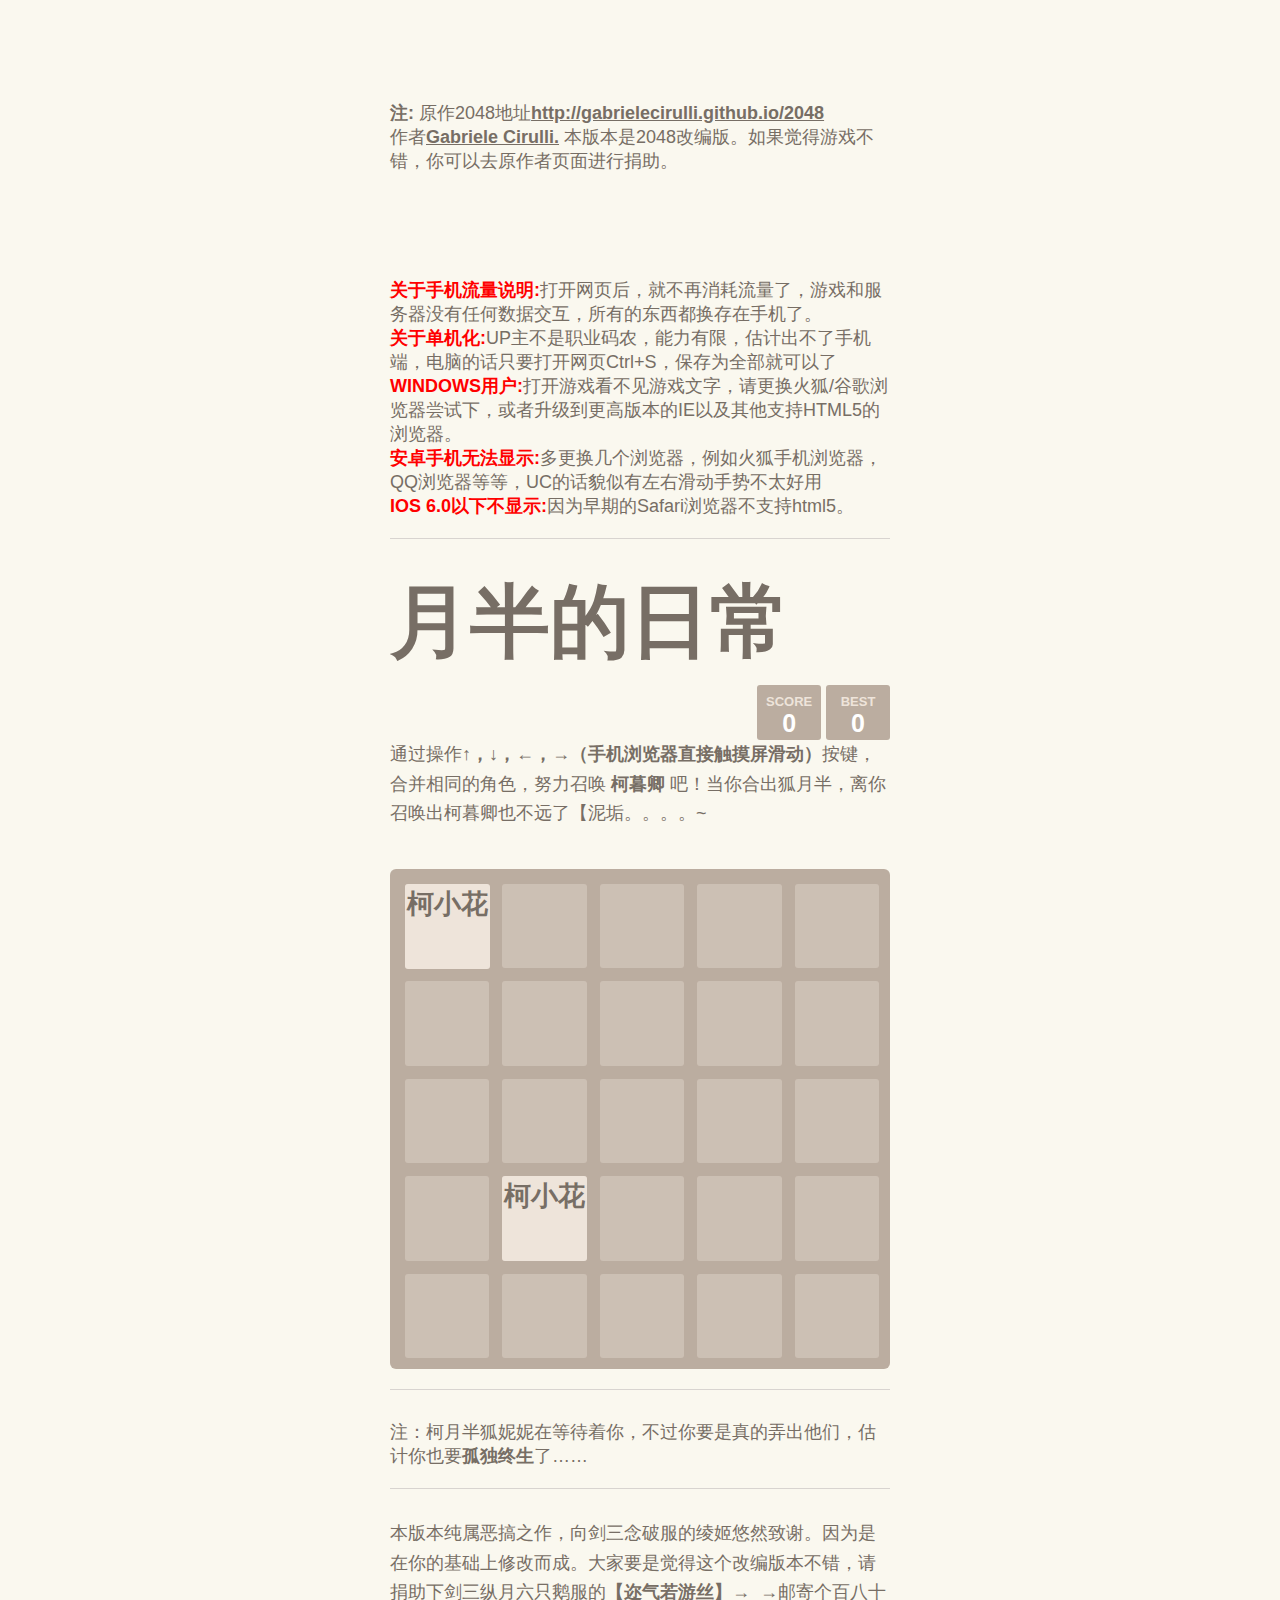
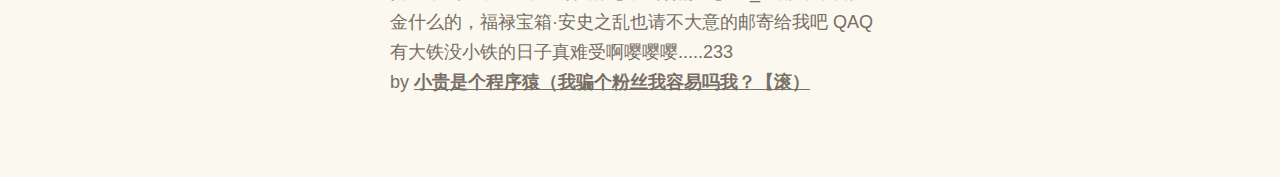
==== commit 487b8e4e: "Update index.html" ====
--- a/index.html
+++ b/index.html
@@ -1,160 +1,115 @@
+
+	﻿
 <!DOCTYPE html>
 <html>
+<head>
+  <meta charset="utf-8">
+  <title>月半的日常</title>
 
-  <head>
-    <meta charset='utf-8' />
-    <meta http-equiv="X-UA-Compatible" content="chrome=1" />
-    <meta name="description" content="月半的日常 : moon half&#39;s day time" />
+  <link href="stylesheets/main.css" rel="stylesheet" type="text/css">
+  <link rel="shortcut icon" href="favicon.ico">
+  <link rel="apple-touch-icon" href="meta/apple-touch-icon.png">
+  <meta name="apple-mobile-web-app-capable" content="yes">
 
-    <link rel="stylesheet" type="text/css" media="screen" href="stylesheets/stylesheet.css">
-    <link rel="stylesheet" type="text/css" media="screen" href="stylesheets/main.css">
-    <title>月半的日常</title>
-  </head>
+  <meta name="HandheldFriendly" content="True">
+  <meta name="MobileOptimized" content="320">
+  <meta name="viewport" content="width=device-width, target-densitydpi=160dpi, initial-scale=1.0, maximum-scale=1, user-scalable=no, minimal-ui">
 
-  <body>
+  <meta property="og:title" content="2048 game"/>
+  <meta property="og:site_name" content="2048 game"/>		
+</head>
+<body>
 
-    <!-- HEADER -->
-    <div id="header_wrap" class="outer">
-        <header class="inner">
-          <a id="forkme_banner" href="https://github.com/geo2730/github">View on GitHub</a>
+  <div class="container">
+    <strong class="important">注:</strong> 原作2048地址<a href="http://gabrielecirulli.github.io/2048">http://gabrielecirulli.github.io/2048</a> <br>作者<a href="http://gabrielecirulli.com" target="_blank">Gabriele Cirulli.</a>
+本版本是2048改编版。如果觉得游戏不错，你可以去原作者页面进行捐助。<br><br>
+    <br><br><br><br>
+    <strong class="important2">关于手机流量说明:</strong>打开网页后，就不再消耗流量了，游戏和服务器没有任何数据交互，所有的东西都换存在手机了。
+    <br>
+    <strong class="important2">关于单机化:</strong>UP主不是职业码农，能力有限，估计出不了手机端，电脑的话只要打开网页Ctrl+S，保存为全部就可以了
+    <br>
+    
+    <strong class="important2">Windows用户:</strong>打开游戏看不见游戏文字，请更换火狐/谷歌浏览器尝试下，或者升级到更高版本的IE以及其他支持HTML5的浏览器。
+    <br><strong class="important2">安卓手机无法显示:</strong>多更换几个浏览器，例如火狐手机浏览器，QQ浏览器等等，UC的话貌似有左右滑动手势不太好用
+    <br><strong class="important2">iOS 6.0以下不显示:</strong>因为早期的Safari浏览器不支持html5。
+    
+    <hr>
+    <div class="heading">
+      <h1 class="title">月半的日常</h1>
+      <div class="scores-container">
+        <div class="score-container">0</div>
+        <div class="best-container">0</div>
+      </div>
+    </div>
+    <p class="game-intro">通过操作<strong>↑，↓，←，→（手机浏览器直接触摸屏滑动）</strong>按键，合并相同的角色，努力召唤 <strong>柯暮卿</strong> 吧！当你合出狐月半，离你召唤出柯暮卿也不远了【泥垢。。。。~</p>
+    <div class="game-container">
+      <div class="game-message">
+        <p></p>
+        <div class="lower">
+          <a class="retry-button">再来一次</a>
+          <div class="score-sharing"></div>
+        </div>
+      </div>
 
-          <h1 id="project_title">月半的日常</h1>
-          <h2 id="project_tagline">moon half&#39;s day time</h2>
+      <div class="grid-container">
+        <div class="grid-row">
+          <div class="grid-cell"></div>
+          <div class="grid-cell"></div>
+          <div class="grid-cell"></div>
+          <div class="grid-cell"></div>
+          <div class="grid-cell"></div>
+        </div>
+        <div class="grid-row">
+          <div class="grid-cell"></div>
+          <div class="grid-cell"></div>
+          <div class="grid-cell"></div>
+          <div class="grid-cell"></div>
+          <div class="grid-cell"></div>
+        </div>
+        <div class="grid-row">
+          <div class="grid-cell"></div>
+          <div class="grid-cell"></div>
+          <div class="grid-cell"></div>
+          <div class="grid-cell"></div>
+          <div class="grid-cell"></div>
+        </div>
+        <div class="grid-row">
+          <div class="grid-cell"></div>
+          <div class="grid-cell"></div>
+          <div class="grid-cell"></div>
+          <div class="grid-cell"></div>
+          <div class="grid-cell"></div>
+        </div>
+        <div class="grid-row">
+          <div class="grid-cell"></div>
+          <div class="grid-cell"></div>
+          <div class="grid-cell"></div>
+          <div class="grid-cell"></div>
+          <div class="grid-cell"></div>
+        </div>
+      </div>
 
-            <section id="downloads">
-              <a class="zip_download_link" href="https://github.com/geo2730/github/zipball/master">Download this project as a .zip file</a>
-              <a class="tar_download_link" href="https://github.com/geo2730/github/tarball/master">Download this project as a tar.gz file</a>
-            </section>
-        </header>
+      <div class="tile-container">
+
+      </div>
     </div>
+    <hr>
+    注：柯月半狐妮妮在等待着你，不过你要是真的弄出他们，估计你也要<strong>孤独终生</strong>了……</p>
+    <hr>    
 
-    <!-- MAIN CONTENT -->
-    <div id="main_content_wrap" class="outer">
-      <section id="main_content" class="inner">
-        <pre><code>﻿
-</code></pre>
+    <p>
+    本版本纯属恶搞之作，向剑三念破服的绫姬悠然致谢。因为是在你的基础上修改而成。大家要是觉得这个改编版本不错，请捐助下剑三纵月六只鹅服的<strong>【迩气若游丝】</strong>→_→邮寄个百八十金什么的，福禄宝箱·安史之乱也请不大意的邮寄给我吧 QAQ 有大铁没小铁的日子真难受啊嘤嘤嘤.....233<br>by <a href="http://weibo.com/u/1826682570" target="_blank">小贵是个程序猿（我骗个粉丝我容易吗我？【滚）</a><br>
 
-<p>&lt;!DOCTYPE html&gt;
+  </div>
 
-</p>
-  月半的日常<p></p>
-
-<p></p>
-
-<p><br></p>
-
-<p></p><div>
-    <strong>注:</strong> 原作2048地址<a href="http://gabrielecirulli.github.io/2048"></a><a href="http://gabrielecirulli.github.io/2048">http://gabrielecirulli.github.io/2048</a> <br>作者<a href="http://gabrielecirulli.com" target="_blank">Gabriele Cirulli.</a>
-本版本是2048改编版。如果觉得游戏不错，你可以去原作者页面进行捐助。<br><br><br><br><br><br><strong>关于手机流量说明:</strong>打开网页后，就不再消耗流量了，游戏和服务器没有任何数据交互，所有的东西都换存在手机了。
-    <br><strong>关于单机化:</strong>UP主不是职业码农，能力有限，估计出不了手机端，电脑的话只要打开网页Ctrl+S，保存为全部就可以了
-    <br><pre><code>&lt;strong class="important2"&gt;Windows用户:&lt;/strong&gt;打开游戏看不见游戏文字，请更换火狐/谷歌浏览器尝试下，或者升级到更高版本的IE以及其他支持HTML5的浏览器。
-&lt;br&gt;&lt;strong class="important2"&gt;安卓手机无法显示:&lt;/strong&gt;多更换几个浏览器，例如火狐手机浏览器，QQ浏览器等等，UC的话貌似有左右滑动手势不太好用
-&lt;br&gt;&lt;strong class="important2"&gt;iOS 6.0以下不显示:&lt;/strong&gt;因为早期的Safari浏览器不支持html5。
-
-&lt;hr&gt;
-&lt;div class="heading"&gt;
-  &lt;h1 class="title"&gt;月半的日常&lt;/h1&gt;
-  &lt;div class="scores-container"&gt;
-    &lt;div class="score-container"&gt;0&lt;/div&gt;
-    &lt;div class="best-container"&gt;0&lt;/div&gt;
-  &lt;/div&gt;
-&lt;/div&gt;
-&lt;p class="game-intro"&gt;通过操作&lt;strong&gt;↑，↓，←，→（手机浏览器直接触摸屏滑动）&lt;/strong&gt;按键，合并相同的角色，努力召唤 &lt;strong&gt;柯暮卿&lt;/strong&gt; 吧！当你合出狐月半，离你召唤出柯暮卿也不远了【泥垢。。。。~&lt;/p&gt;
-&lt;div class="game-container"&gt;
-  &lt;div class="game-message"&gt;
-    &lt;p&gt;&lt;/p&gt;
-    &lt;div class="lower"&gt;
-      &lt;a class="retry-button"&gt;再来一次&lt;/a&gt;
-      &lt;div class="score-sharing"&gt;&lt;/div&gt;
-    &lt;/div&gt;
-  &lt;/div&gt;
-
-  &lt;div class="grid-container"&gt;
-    &lt;div class="grid-row"&gt;
-      &lt;div class="grid-cell"&gt;&lt;/div&gt;
-      &lt;div class="grid-cell"&gt;&lt;/div&gt;
-      &lt;div class="grid-cell"&gt;&lt;/div&gt;
-      &lt;div class="grid-cell"&gt;&lt;/div&gt;
-      &lt;div class="grid-cell"&gt;&lt;/div&gt;
-    &lt;/div&gt;
-    &lt;div class="grid-row"&gt;
-      &lt;div class="grid-cell"&gt;&lt;/div&gt;
-      &lt;div class="grid-cell"&gt;&lt;/div&gt;
-      &lt;div class="grid-cell"&gt;&lt;/div&gt;
-      &lt;div class="grid-cell"&gt;&lt;/div&gt;
-      &lt;div class="grid-cell"&gt;&lt;/div&gt;
-    &lt;/div&gt;
-    &lt;div class="grid-row"&gt;
-      &lt;div class="grid-cell"&gt;&lt;/div&gt;
-      &lt;div class="grid-cell"&gt;&lt;/div&gt;
-      &lt;div class="grid-cell"&gt;&lt;/div&gt;
-      &lt;div class="grid-cell"&gt;&lt;/div&gt;
-      &lt;div class="grid-cell"&gt;&lt;/div&gt;
-    &lt;/div&gt;
-    &lt;div class="grid-row"&gt;
-      &lt;div class="grid-cell"&gt;&lt;/div&gt;
-      &lt;div class="grid-cell"&gt;&lt;/div&gt;
-      &lt;div class="grid-cell"&gt;&lt;/div&gt;
-      &lt;div class="grid-cell"&gt;&lt;/div&gt;
-      &lt;div class="grid-cell"&gt;&lt;/div&gt;
-    &lt;/div&gt;
-    &lt;div class="grid-row"&gt;
-      &lt;div class="grid-cell"&gt;&lt;/div&gt;
-      &lt;div class="grid-cell"&gt;&lt;/div&gt;
-      &lt;div class="grid-cell"&gt;&lt;/div&gt;
-      &lt;div class="grid-cell"&gt;&lt;/div&gt;
-      &lt;div class="grid-cell"&gt;&lt;/div&gt;
-    &lt;/div&gt;
-  &lt;/div&gt;
-
-  &lt;div class="tile-container"&gt;
-
-  &lt;/div&gt;
-&lt;/div&gt;
-&lt;hr&gt;
-注：柯月半狐妮妮在等待着你，不过你要是真的弄出他们，估计你也要&lt;strong&gt;孤独终生&lt;/strong&gt;了……&lt;/p&gt;
-&lt;hr&gt;    
-
-&lt;p&gt;
-本版本纯属恶搞之作，向剑三念破服的绫姬悠然致谢。因为是在你的基础上修改而成。大家要是觉得这个改编版本不错，请捐助下剑三纵月六只鹅服的&lt;strong&gt;【迩气若游丝】&lt;/strong&gt;→_→邮寄个百八十金什么的，福禄宝箱·安史之乱也请不大意的邮寄给我吧 QAQ 有大铁没小铁的日子真难受啊嘤嘤嘤.....233&lt;br&gt;by &lt;a href="http://weibo.com/u/1826682570" target="_blank"&gt;小贵是个程序猿（我骗个粉丝我容易吗我？【滚）&lt;/a&gt;&lt;br&gt;
-</code></pre>
-
-<p></p>
-</div>
-
-<p></p>
-
-<p>
-</p>
-      </section>
-    </div>
-
-    <!-- FOOTER  -->
-    <div id="footer_wrap" class="outer">
-      <footer class="inner">
-        <p class="copyright">月半的日常 maintained by <a href="https://github.com/geo2730">geo2730</a></p>
-        <p>Published with <a href="http://pages.github.com">GitHub Pages</a></p>
-      </footer>
-    </div>
-
-              <script type="text/javascript">
-            var gaJsHost = (("https:" == document.location.protocol) ? "https://ssl." : "http://www.");
-            document.write(unescape("%3Cscript src='" + gaJsHost + "google-analytics.com/ga.js' type='text/javascript'%3E%3C/script%3E"));
-          </script>
-          <script type="text/javascript">
-            try {
-              var pageTracker = _gat._getTracker("月半的日常");
-            pageTracker._trackPageview();
-            } catch(err) {}
-          </script>
-<script src="js/animframe_polyfill.js"></script>
-  <script src="js/keyboard_input_manager.js"></script>
-  <script src="js/html_actuator.js"></script>
-  <script src="js/grid.js"></script>
-  <script src="js/tile.js"></script>
-  <script src="js/local_score_manager.js"></script>
-  <script src="js/game_manager.js"></script>
-  <script src="js/application.js"></script>
-
-  </body>
+  <script src="javascripts/animframe_polyfill.js"></script>
+  <script src="javascripts/keyboard_input_manager.js"></script>
+  <script src="javascripts/html_actuator.js"></script>
+  <script src="javascripts/grid.js"></script>
+  <script src="javascripts/tile.js"></script>
+  <script src="javascripts/local_score_manager.js"></script>
+  <script src="javascripts/game_manager.js"></script>
+  <script src="javascripts/application.js"></script>
+  
+</body>
 </html>
